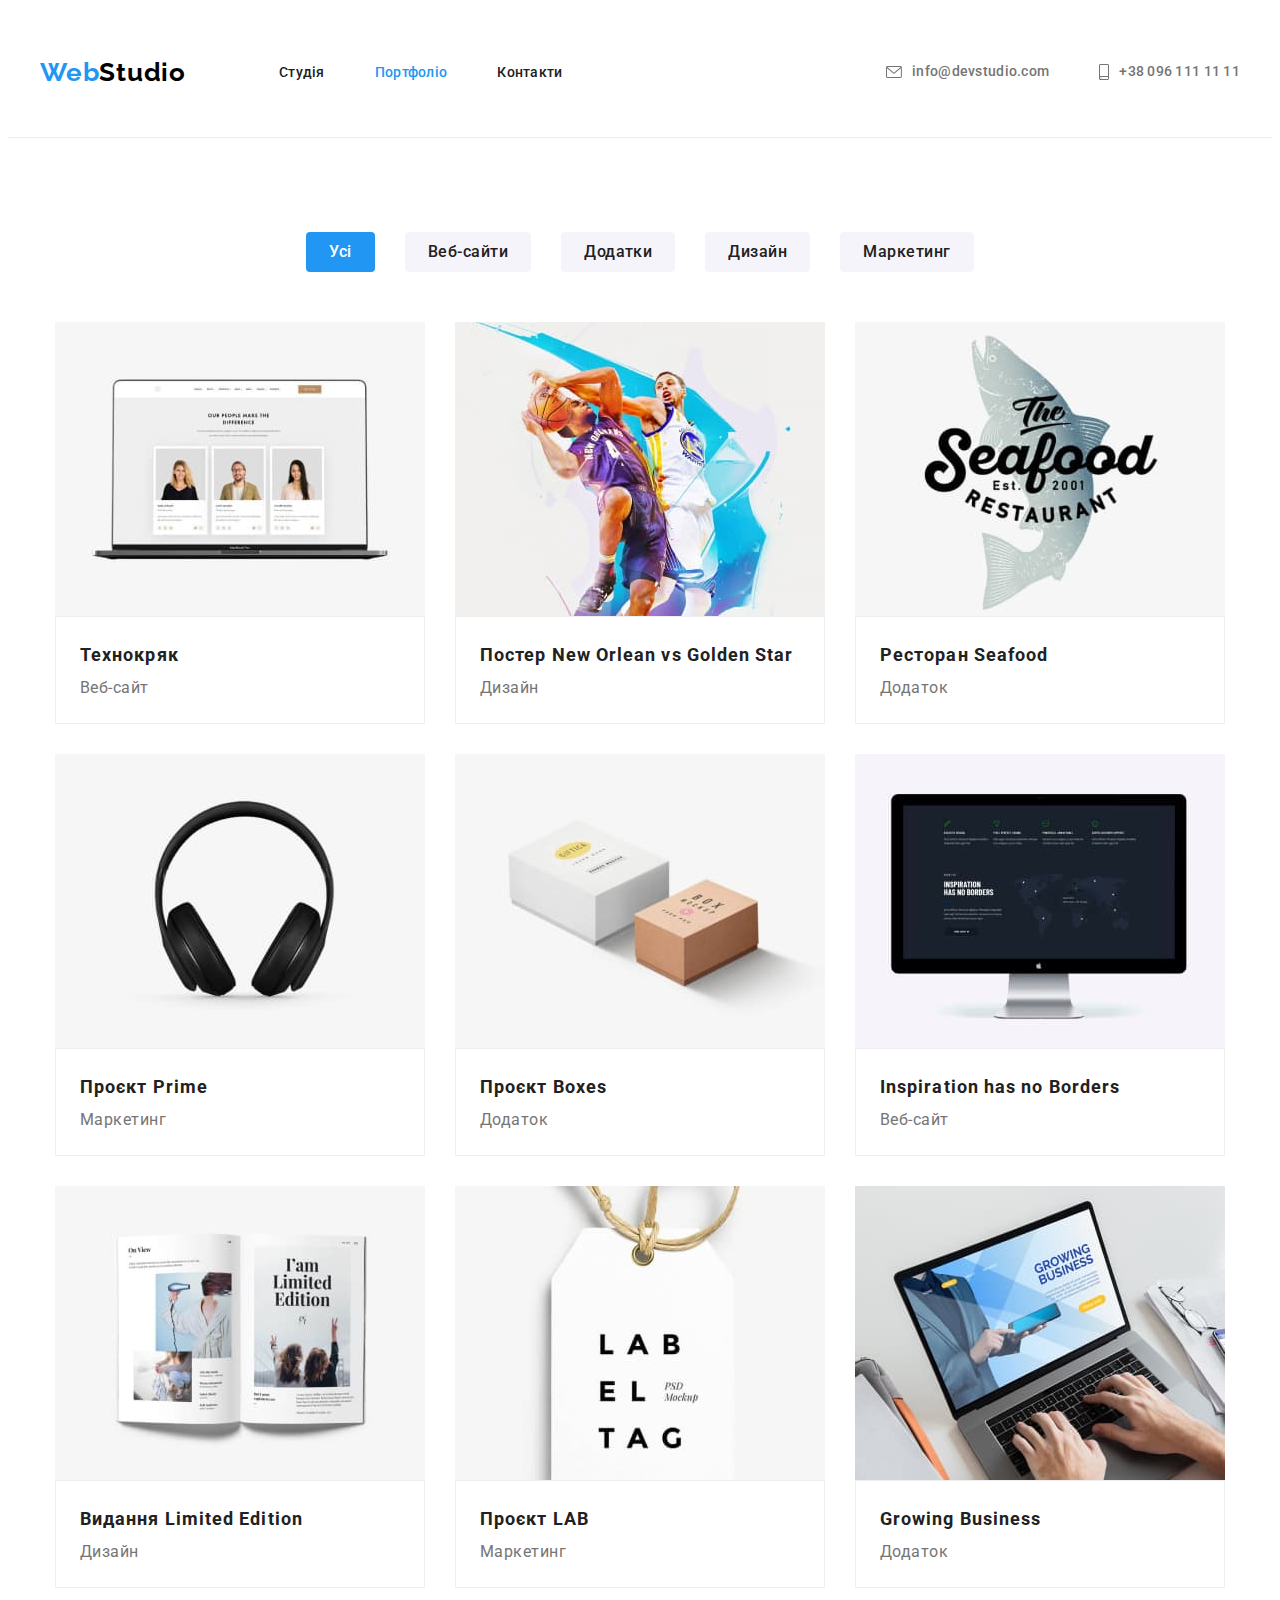
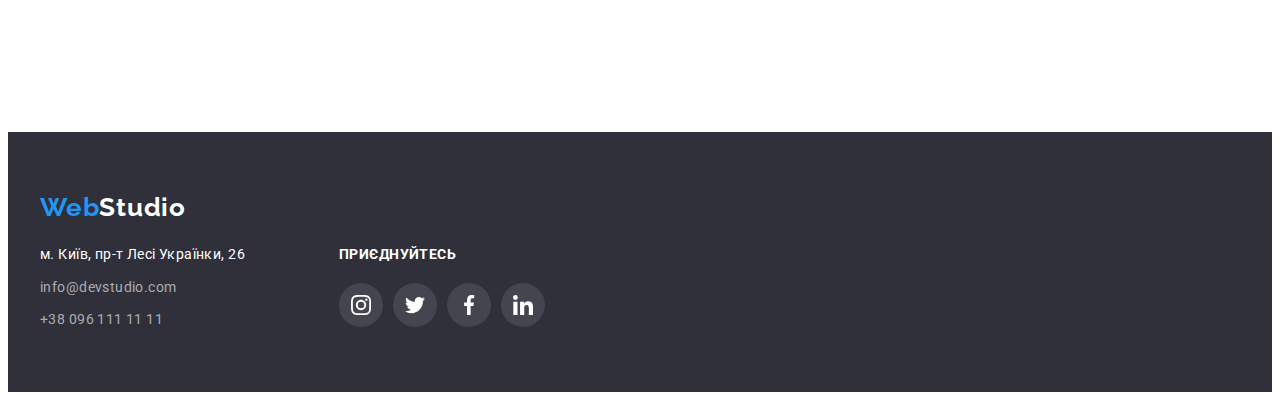
==== portfolio.html @ c7ec9df5 "Додано іконки" ====
<!DOCTYPE html>
<html lang="en">
  <head>
    <meta charset="UTF-8" />
    <meta http-equiv="X-UA-Compatible" content="IE=edge" />
    <meta name="viewport" content="width=device-width, initial-scale=1.0" />
    <title>Document</title>
    <link
      rel="stylesheet"
      href="https://cdnjs.cloudflare.com/ajax/libs/modern-normalize/1.1.0/modern-normalize.min.css"
      integrity="sha512-wpPYUAdjBVSE4KJnH1VR1HeZfpl1ub8YT/NKx4PuQ5NmX2tKuGu6U/JRp5y+Y8XG2tV+wKQpNHVUX03MfMFn9Q=="
      crossorigin="anonymous"
      referrerpolicy="no-referrer"
    />
    <link rel="preconnect" href="https://fonts.googleapis.com" />
    <link rel="preconnect" href="https://fonts.gstatic.com" crossorigin />
    <link
      href="https://fonts.googleapis.com/css2?family=Raleway:wght@700&family=Roboto:wght@400;500;700;900&display=swap"
      rel="stylesheet"
    />
    <link rel="stylesheet" href="./css/styles.css" />
  </head>
  <body>
    <header class="header">
      <div class="container">
        <div class="header-container">
          <nav class="header-nav">
            <a class="logo link" href="/"
              >Web<span class="logo-header link">Studio</span></a
            >
            <ul class="list header-menu">
              <li><a class="menu link" href="./index.html">Студія</a></li>
              <li><a class="menu link current" href="#">Портфоліо</a></li>
              <li><a class="menu link" href="#">Контакти</a></li>
            </ul>
          </nav>
          <ul class="list header-contacts">
            <li class="contacts-list">
              <a class="contacts link" href="mailto:info@devstudio.com">
                <svg class="contact-icon" width="16" height="12">
                  <use href="./images/icons.svg#icon-envelope"></use></svg
                >info@devstudio.com</a
              >
            </li>
            <li>
              <a class="contacts link" href="tel:+380961111111">
                <svg class="contact-icon" width="10" height="16">
                  <use href="./images/icons.svg#icon-smartphone"></use>
                </svg>
                +38 096 111 11 11</a
              >
            </li>
          </ul>
        </div>
      </div>
    </header>
    <main>
      <h1 class="visually-hidden">Портфоліо</h1>
      <section class="section">
        <div class="container">
          <ul class="list portfolio-list">
            <li>
              <button class="button current-button" type="button">Усі</button>
            </li>
            <li>
              <button class="button" type="button">Веб-сайти</button>
            </li>
            <li>
              <button class="button" type="button">Додатки</button>
            </li>
            <li>
              <button class="button" type="button">Дизайн</button>
            </li>
            <li>
              <button class="button" type="button">Маркетинг</button>
            </li>
          </ul>
          <ul class="list portfolio-list">
            <li>
              <a class="portfolio-link link" href="">
                <img
                  src="./images/technokryak.jpg"
                  alt="Веб-сайт"
                  width="370"
                />
                <div class="title-text">
                  <h2 class="title">Технокряк</h2>
                  <p class="text">Веб-сайт</p>
                </div>
              </a>
            </li>
            <li>
              <a class="portfolio-link link" href="">
                <img
                  src="./images/poster.jpg"
                  alt="Гра в баскетбол"
                  width="370"
                />
                <div class="title-text">
                  <h2 class="title">Постер New Orlean vs Golden Star</h2>
                  <p class="text">Дизайн</p>
                </div>
              </a>
            </li>
            <li>
              <a class="portfolio-link link" href="">
                <img
                  src="./images/restaurant.jpg"
                  alt="Назва ресторану"
                  width="370"
                />
                <div class="title-text">
                  <h2 class="title">Ресторан Seafood</h2>
                  <p class="text">Додаток</p>
                </div>
              </a>
            </li>
            <li>
              <a class="portfolio-link link" href="">
                <img
                  src="./images/project-prime.jpg"
                  alt="Навушники"
                  width="370"
                />
                <div class="title-text">
                  <h2 class="title">Проєкт Prime</h2>
                  <p class="text">Маркетинг</p>
                </div>
              </a>
            </li>
            <li>
              <a class="portfolio-link link" href="">
                <img
                  src="./images/project-boxes.jpg"
                  alt="Дві коробки"
                  width="370"
                />
                <div class="title-text">
                  <h2 class="title">Проєкт Boxes</h2>
                  <p class="text">Додаток</p>
                </div>
              </a>
            </li>
            <li>
              <a class="portfolio-link link" href="">
                <img
                  src="./images/inspiration.jpg"
                  alt="Монітор з відкритим веб-сайтом"
                  width="370"
                />
                <div class="title-text">
                  <h2 class="title">Inspiration has no Borders</h2>
                  <p class="text">Веб-сайт</p>
                </div>
              </a>
            </li>
            <li>
              <a class="portfolio-link link" href="">
                <img
                  src="./images/limited-edition.jpg"
                  alt="Журнал"
                  width="370"
                />
                <div class="title-text">
                  <h2 class="title">Видання Limited Edition</h2>
                  <p class="text">Дизайн</p>
                </div>
              </a>
            </li>
            <li>
              <a class="portfolio-link link" href="">
                <img
                  src="./images/project-lab.jpg"
                  alt="Тег етикетки"
                  width="370"
                />
                <div class="title-text">
                  <h2 class="title">Проєкт LAB</h2>
                  <p class="text">Маркетинг</p>
                </div>
              </a>
            </li>
            <li>
              <a class="portfolio-link link" href="">
                <img
                  src="./images/growing-business.jpg"
                  alt="Ноутбук за яким прац.є людина "
                  width="370"
                />
                <div class="title-text">
                  <h2 class="title">Growing Business</h2>
                  <p class="text">Додаток</p>
                </div>
              </a>
            </li>
          </ul>
        </div>
      </section>
    </main>
    <footer class="footer">
      <div class="container">
        <a class="logo link logo" href="/"
          >Web<span class="logo-footer link">Studio</span></a
        >
        <address class="address">
          <div class="address-container">
            <ul class="list">
              <li class="address-list">
                <a
                  class="address-item link"
                  href="https://goo.gl/maps/CPtrU1FHBa2aNyZL9"
                  target="_blank"
                  rel="noopener noreferrer nofollow"
                  >м. Київ, пр-т Лесі Українки, 26</a
                >
              </li>
              <li class="address-list">
                <a
                  class="contacts-footer link footer-mail"
                  href="mailto:info@devstudio.com"
                  >info@devstudio.com</a
                >
              </li>
              <li>
                <a class="contacts-footer link" href="tel:+380961111111"
                  >+38 096 111 11 11</a
                >
              </li>
            </ul>
          </div>

          <div class="social-footer">
            <p class="caption-footer">Приєднуйтесь</p>
            <ul class="social-footer-list list">
              <li class="social-footer-item">
                <a class="social-footer-link" href="#">
                  <svg class="social-footer-icon" width="20" height="20">
                    <use href="./images/icons.svg#icon-instagram"></use>
                  </svg>
                </a>
              </li>
              <li class="social-footer-item">
                <a class="social-footer-link" href="#">
                  <svg class="social-footer-icon" width="20" height="20">
                    <use href="./images/icons.svg#icon-twitter"></use>
                  </svg>
                </a>
              </li>
              <li class="social-footer-item">
                <a class="social-footer-link" href="#">
                  <svg class="social-footer-icon" width="20" height="20">
                    <use href="./images/icons.svg#icon-facebook"></use>
                  </svg>
                </a>
              </li>
              <li class="social-footer-item">
                <a class="social-footer-link" href="#">
                  <svg class="social-footer-icon" width="20" height="20">
                    <use href="./images/icons.svg#icon-linkedin"></use>
                  </svg>
                </a>
              </li>
            </ul>
          </div>
        </address>
      </div>
    </footer>
  </body>
</html>
---- css/styles.css ----
:root {
  --primary-text-color: #757575;
  --title-text-color: #212121;
  --primary-white-color: #ffffff;
  --accept-color: #2196f3;
  --accept-text-color: rgba(255, 255, 255, 0.6);
  --primary-bg-color: #2f303a;
  --secondary-bg-color: #f5f4fa;
  --logo-color: #000000;
  --icon-bg: #f5f4fa;
  --secondary-accept-color: #afb1b8;
  --main-font-size: 14px;
  --secondary-font-size: 16px;
  --main-font-weight: 400;
}
body {
  background-color: var(--primary-white-color);
  color: var(--primary-text-color);
  font-family: "Roboto", "Raleway", sans-serif;
  font-size: var(--main-font-size);
  font-weight: var(--main-font-weight);
}

.container {
  width: 100%;
  max-width: 1200px;
  padding-right: 15px;
  padding-left: 15px;
  margin: 0 auto;
}

h1,
h2,
h3,
h4,
h5,
h6,
p,
ul {
  margin: 0;
}

img {
  display: block;
  max-width: 100%;
  height: auto;
}

.header {
  padding: 24px 0 25px;
  border-bottom: 1px solid #ececec;
}

.header-container {
  display: flex;
  align-items: center;
  justify-content: space-between;
  gap: 50px;
}

.header-nav {
  display: flex;
  flex-grow: 1;
  align-items: center;
  gap: 93px;
}

.header-menu {
  display: flex;
  gap: 50px;
}

.logo {
  color: var(--accept-color);
  font-family: "Raleway";
  font-weight: 700;
  font-size: 26px;
  line-height: 1.19;
  letter-spacing: 0.03em;
}

.logo-header {
  color: var(--logo-color);
}

.link {
  text-decoration: none;
}
.menu {
  color: var(--title-text-color);
  font-weight: 500;
  line-height: 1.14;
  letter-spacing: 0.02em;
}
.menu:hover,
.menu:focus {
  color: var(--accept-color);
}

.current {
  color: var(--accept-color);
}

.list {
  padding: 0;
  list-style: none;
}

.header-contacts {
  display: flex;

  gap: 50px;
}

.contacts {
  display: flex;
  align-items: center;
  padding-top: 32px;
  padding-bottom: 32px;
  color: var(--primary-text-color);
  fill: var(--primary-text-color);
  font-weight: 500;
  line-height: 1.14;
  letter-spacing: 0.02em;
}
.contacts:hover,
.contacts:focus {
  color: var(--accept-color);
  fill: var(--accept-color);
}

.contact-icon {
  margin-right: 10px;
}

.hero-section {
  max-width: 1600px;
  height: 600px;
  margin-right: auto;
  margin-left: auto;
  background-image: linear-gradient(
      rgba(47, 48, 58, 0.4),
      rgba(47, 48, 58, 0.4)
    ),
    url(../images/hero-img.jpg);
  background-color: var(--primary-bg-color);
  background-repeat: no-repeat;
  background-position: center;
  background-size: cover;
  padding: 200px 0;
}

.hero-title {
  width: 696px;
  margin: 0 auto 30px;
  color: var(--primary-white-color);
  font-weight: 900;
  font-size: 44px;
  line-height: 1.36;
  letter-spacing: 0.06em;
  text-transform: uppercase;
  text-align: center;
}

.button-hero {
  display: block;
  margin: 0 auto;
  min-width: 216px;
  padding: 10px 32px;
  border: 1px solid transparent;
  border-radius: 4px;

  background-color: var(--accept-color);
  color: var(--primary-white-color);

  font-family: inherit;
  font-weight: 700;
  font-size: var(--secondary-font-size);
  line-height: 1.88;
  letter-spacing: 0.06em;

  cursor: pointer;
  text-align: center;
}

.button-hero:hover,
.button-hero:focus {
  background-color: #188ce8;
}

.visually-hidden {
  position: absolute;
  white-space: nowrap;
  width: 1px;
  height: 1px;
  overflow: hidden;
  border: 0;
  padding: 0;
  clip: rect(0 0 0 0);
  clip-path: inset(50%);
  margin: -1px;
}

.text-container {
  display: flex;
  flex-basis: calc((100%-90px) / 4);
  gap: 30px;
}

.container-img {
  display: flex;
  align-items: center;
  justify-content: center;
  margin-bottom: 30px;
  width: 270px;
  height: 120px;
  background-color: var(--secondary-bg-color);
}

.section {
  padding-top: 94px;
  padding-bottom: 94px;
}

.subtitle {
  margin-bottom: 10px;
  color: var(--title-text-color);
  font-weight: 700;
  font-size: var(--main-font-size);
  line-height: 1.14;
  letter-spacing: 0.03em;
  text-transform: uppercase;
}

.list-item {
  line-height: 1.71;
  letter-spacing: 0.03em;
}

.section-content {
  padding-top: 0;
}
.caption {
  margin-bottom: 50px;
  color: var(--title-text-color);
  font-weight: 700;
  font-size: 36px;
  line-height: 1.17;
  letter-spacing: 0.03em;
  text-align: center;
}

.flex-container {
  display: flex;
  flex-basis: calc((100%-60px) / 3);
  gap: 30px;
}

.section-main {
  background-color: var(--secondary-bg-color);
}

.container-team {
  display: flex;
  flex-basis: calc((100%-90px) / 4);
  gap: 30px;
}

.name-text {
  padding-top: 30px;
  padding-bottom: 30px;
}

.subtitle-item {
  margin-bottom: 10px;
  color: var(--title-text-color);
  font-weight: 500;
  font-size: var(--secondary-font-size);
  line-height: 1.19;
  letter-spacing: 0.03em;
  text-align: center;
}

.list-text {
  font-size: var(--secondary-font-size);
  line-height: 1.19;
  letter-spacing: 0.03em;
  text-align: center;
  margin-bottom: 16px;
}

.social-list {
  display: flex;
  gap: 10px;
  justify-content: center;
}

.social-item {
  width: 44px;
  height: 44px;
}

.social-link {
  display: flex;
  justify-content: center;
  align-items: center;
  width: 100%;
  height: 100%;
  border-radius: 50%;
  background-color: var(--primary-white-color);
  fill: var(--secondary-accept-color);
}

.social-link:hover,
.social-link:focus {
  background-color: var(--accept-color);
  fill: var(--primary-white-color);
}

.item {
  background-color: var(--primary-white-color);
  box-shadow: 0px 1px 3px rgba(0, 0, 0, 0.12), 0px 1px 1px rgba(0, 0, 0, 0.14),
    0px 2px 1px rgba(0, 0, 0, 0.2);
  border-radius: 0px 0px 4px 4px;
}

.clients-list {
  display: flex;
  gap: 30px;
}

.clients-item {
  width: calc((100% - 150px) / 6);
}
.clients-link {
  display: flex;
  align-items: center;
  justify-content: center;
  width: 100%;
  height: 92px;
  border: 1px solid var(--secondary-accept-color);
  border-radius: 4px;
  fill: var(--secondary-accept-color);
}
/* .clients-logo{
  fill: currentColor;
} */

.clients-link:hover,
.clients-link:focus {
  border-color: var(--accept-color);
  fill: var(--accept-color);
}

.footer {
  padding-top: 60px;
  padding-bottom: 60px;
  background-color: var(--primary-bg-color);
}

.logo-footer {
  color: var(--primary-white-color);
}

.address {
  margin-top: 20px;
  font-style: normal;
  display: flex;
  justify-content: flex-start;
  align-items: baseline;
}

.address-list {
  margin-bottom: 9px;
}

.address-item {
  color: var(--primary-white-color);
  line-height: 1.71;
  letter-spacing: 0.03em;
}

.address-item:hover,
.address-item:focus {
  color: var(--accept-color);
}

.footer-mail {
  margin-bottom: 9px;
}

.address-container {
  padding-right: 24px;
}

.contacts-footer {
  color: var(--accept-text-color);
  line-height: 1.71;
  letter-spacing: 0.03em;
}

.contacts-footer:hover,
.contacts-footer:focus {
  color: var(--accept-color);
}

.caption-footer {
  font-weight: 700;
  font-size: 14px;
  line-height: 1.14;
  letter-spacing: 0.03em;
  text-transform: uppercase;
  color: var(--primary-white-color);
  margin-bottom: 20px;
}

.social-footer {
  margin-left: 70px;
}

.social-footer-list {
  display: flex;
  gap: 10px;
}

.social-footer-item {
  width: 44px;
  height: 44px;
}
.social-footer-link {
  display: flex;
  justify-content: center;
  align-items: center;
  width: 100%;
  height: 100%;
  border-radius: 50%;
  background-color: rgba(255, 255, 255, 0.1);
  fill: var(--primary-white-color);
}

.social-footer-link:hover,
.social-footer-link:focus {
  background-color: var(--accept-color);
}
.portfolio-list {
  padding-bottom: 16px;
  display: flex;
  justify-content: center;
  gap: 8px;
  margin-bottom: 34px;
}

.button {
  padding: 6px 22px;
  justify-content: center;
  border: 1px solid transparent;
  border-radius: 4px;
  background-color: var(--secondary-bg-color);
  color: var(--title-text-color);
  font-family: inherit;
  font-weight: 500;
  font-size: var(--secondary-font-size);
  line-height: 1.62;
  letter-spacing: 0.03em;
  cursor: pointer;
}

.button:hover,
.button:focus {
  background-color: var(--accept-color);
  color: var(--primary-white-color);
  box-shadow: 0px 3px 1px rgba(0, 0, 0, 0.1), 0px 1px 2px rgba(0, 0, 0, 0.08),
    0px 2px 2px rgba(0, 0, 0, 0.12);
}

.current-button {
  background-color: var(--accept-color);
  color: var(--primary-white-color);
}

.portfolio-list {
  display: flex;
  flex-basis: calc((100% - 60px) / 3);
  gap: 30px;
  flex-wrap: wrap;
}
.portfolio-link {
  display: block;
}

.portfolio-link:hover,
.portfolio-link:focus {
  box-shadow: 0px 1px 1px rgba(0, 0, 0, 0.12), 0px 4px 4px rgba(0, 0, 0, 0.06),
    1px 4px 6px rgba(0, 0, 0, 0.16);
}

.title-text {
  flex-basis: calc((100%-60px) / 3);
  padding: 20px 24px;
  border: 1px solid #eeeeee;
}

.title {
  color: var(--title-text-color);
  font-weight: 700;
  font-size: 18px;
  line-height: 2;
  letter-spacing: 0.06em;
}

.text {
  color: var(--primary-text-color);
  font-size: var(--secondary-font-size);
  line-height: 1.87;
  letter-spacing: 0.03em;
}
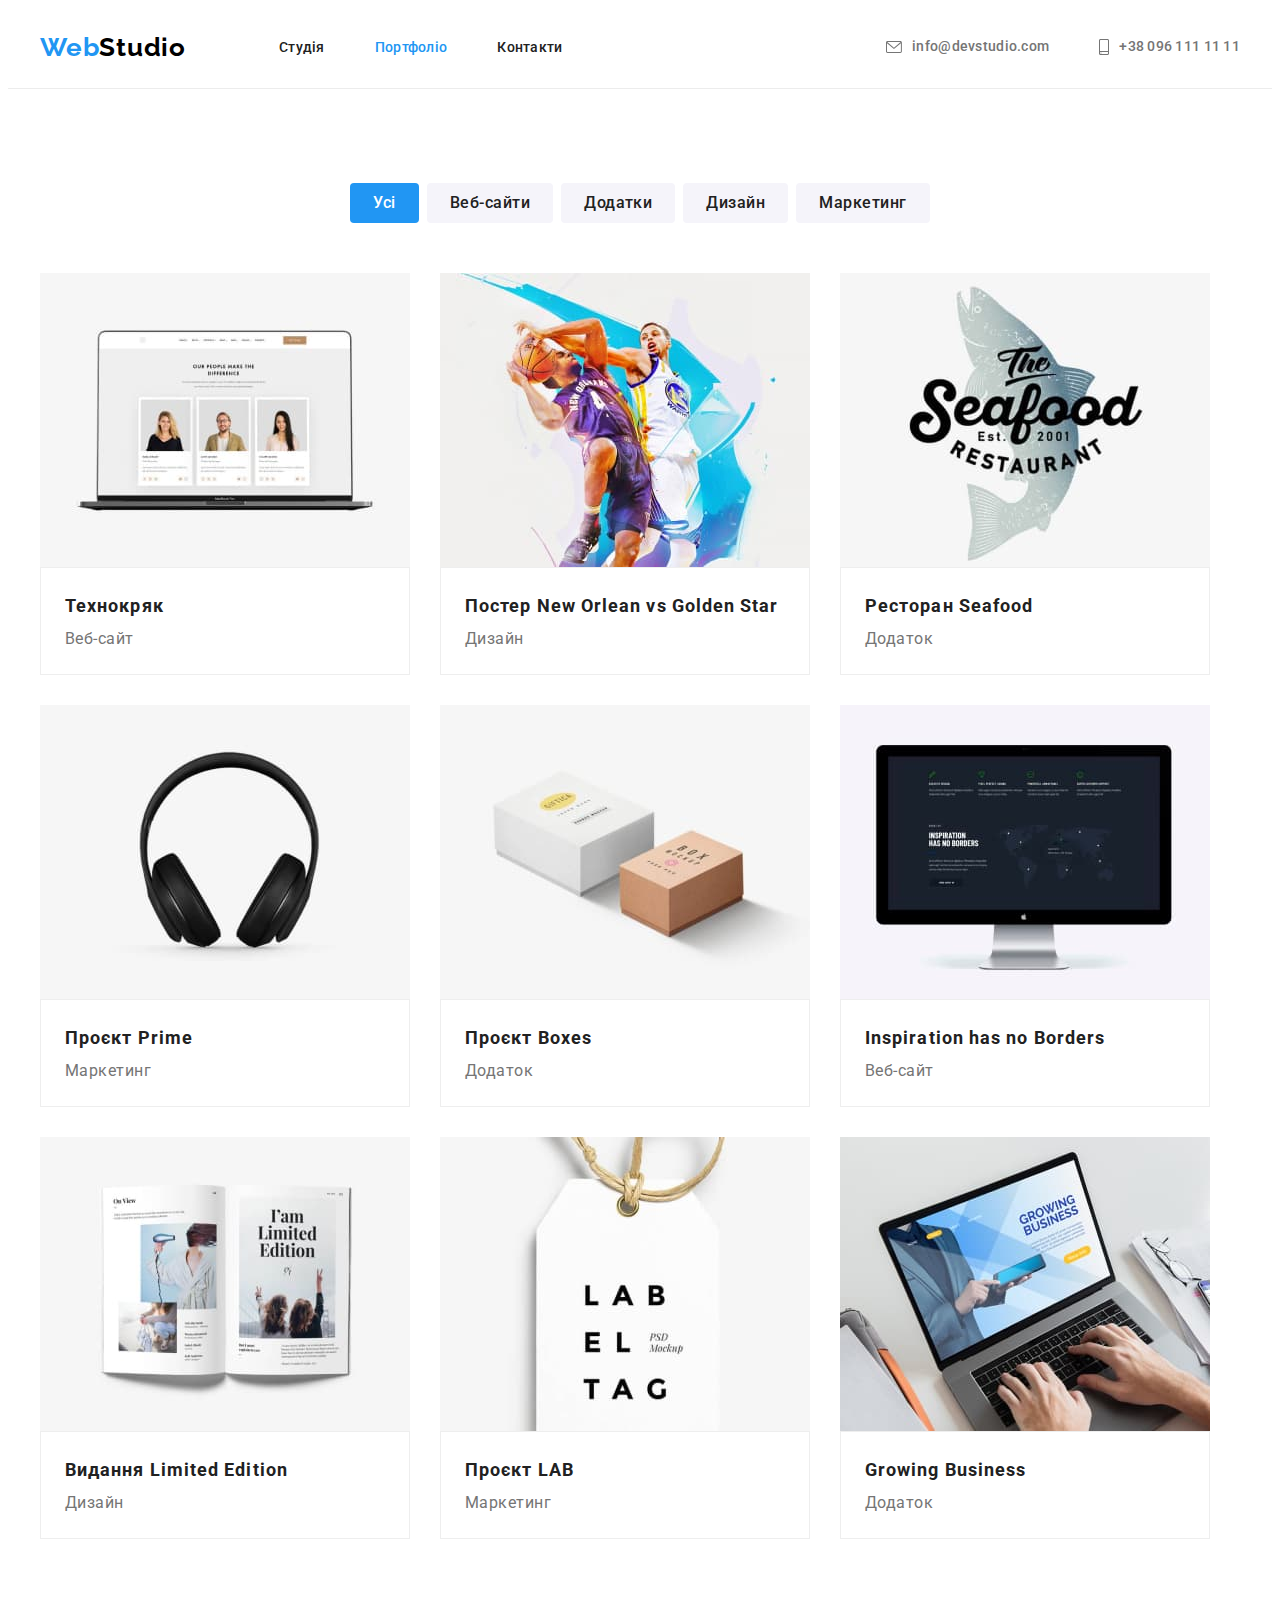
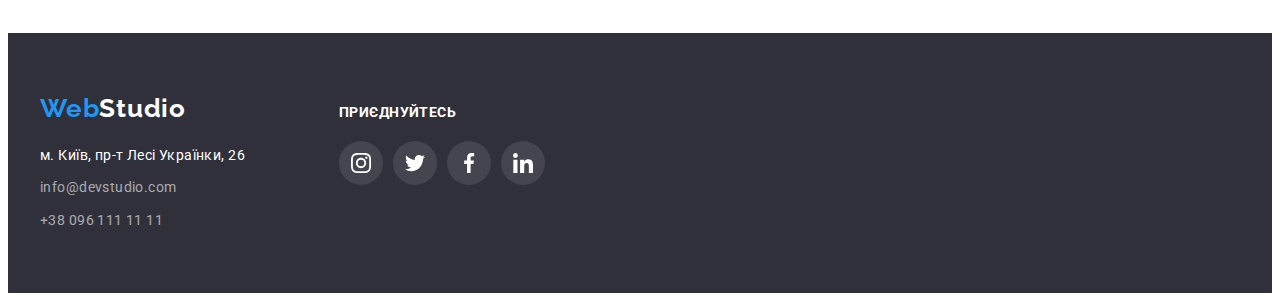
==== commit c450463a: "Внесено поправки" ====
--- a/portfolio.html
+++ b/portfolio.html
@@ -58,7 +58,7 @@
       <h1 class="visually-hidden">Портфоліо</h1>
       <section class="section">
         <div class="container">
-          <ul class="list portfolio-list">
+          <ul class="list button-list">
             <li>
               <button class="button current-button" type="button">Усі</button>
             </li>
@@ -199,36 +199,37 @@
     </main>
     <footer class="footer">
       <div class="container">
-        <a class="logo link logo" href="/"
-          >Web<span class="logo-footer link">Studio</span></a
-        >
-        <address class="address">
+        <div class="footer-container">
           <div class="address-container">
-            <ul class="list">
-              <li class="address-list">
-                <a
+            <a class="logo link logo" href="/"
+            >Web<span class="logo-footer link">Studio</span></a
+            >
+            <address class="address">
+              <ul class="list">
+                <li class="address-list">
+                  <a
                   class="address-item link"
                   href="https://goo.gl/maps/CPtrU1FHBa2aNyZL9"
                   target="_blank"
                   rel="noopener noreferrer nofollow"
                   >м. Київ, пр-т Лесі Українки, 26</a
                 >
-              </li>
-              <li class="address-list">
-                <a
+                </li>
+                <li class="address-list">
+                  <a
                   class="contacts-footer link footer-mail"
                   href="mailto:info@devstudio.com"
                   >info@devstudio.com</a
-                >
-              </li>
-              <li>
-                <a class="contacts-footer link" href="tel:+380961111111"
+                  >
+                </li>
+                <li>
+                  <a class="contacts-footer link" href="tel:+380961111111"
                   >+38 096 111 11 11</a
-                >
-              </li>
-            </ul>
+                  >
+                </li>
+              </ul>
+            </address>
           </div>
-
           <div class="social-footer">
             <p class="caption-footer">Приєднуйтесь</p>
             <ul class="social-footer-list list">
@@ -262,7 +263,7 @@
               </li>
             </ul>
           </div>
-        </address>
+        </div>
       </div>
     </footer>
   </body>
--- a/css/styles.css
+++ b/css/styles.css
@@ -115,8 +115,6 @@
 .contacts {
   display: flex;
   align-items: center;
-  padding-top: 32px;
-  padding-bottom: 32px;
   color: var(--primary-text-color);
   fill: var(--primary-text-color);
   font-weight: 500;
@@ -214,6 +212,7 @@
   margin-bottom: 30px;
   width: 270px;
   height: 120px;
+  border-radius: 4px;
   background-color: var(--secondary-bg-color);
 }
 
@@ -362,12 +361,17 @@
   color: var(--primary-white-color);
 }
 
+.footer-container{
+  display: flex;
+  align-items: baseline;
+}
+
+.address-container {
+  padding-right: 24px;
+}
 .address {
   margin-top: 20px;
   font-style: normal;
-  display: flex;
-  justify-content: flex-start;
-  align-items: baseline;
 }
 
 .address-list {
@@ -389,9 +393,6 @@
   margin-bottom: 9px;
 }
 
-.address-container {
-  padding-right: 24px;
-}
 
 .contacts-footer {
   color: var(--accept-text-color);
@@ -442,7 +443,7 @@
 .social-footer-link:focus {
   background-color: var(--accept-color);
 }
-.portfolio-list {
+.button-list {
   padding-bottom: 16px;
   display: flex;
   justify-content: center;
